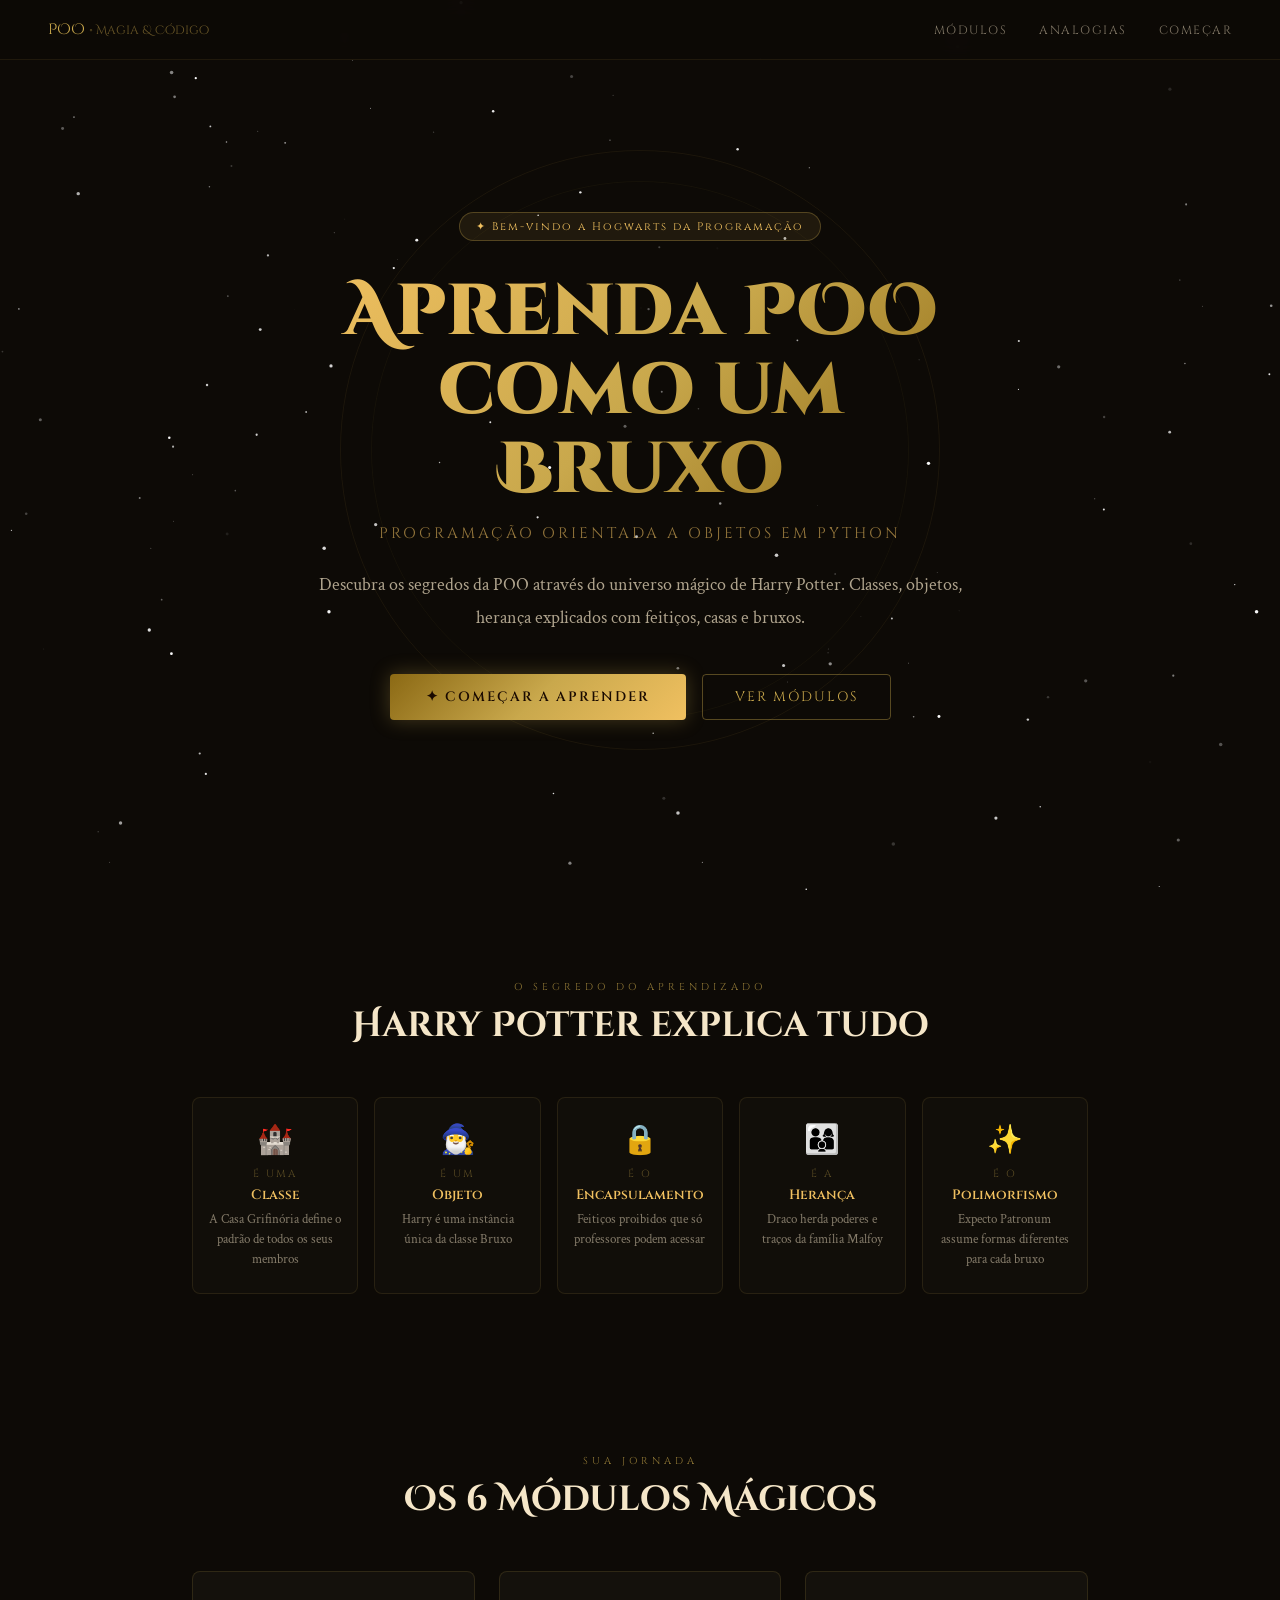
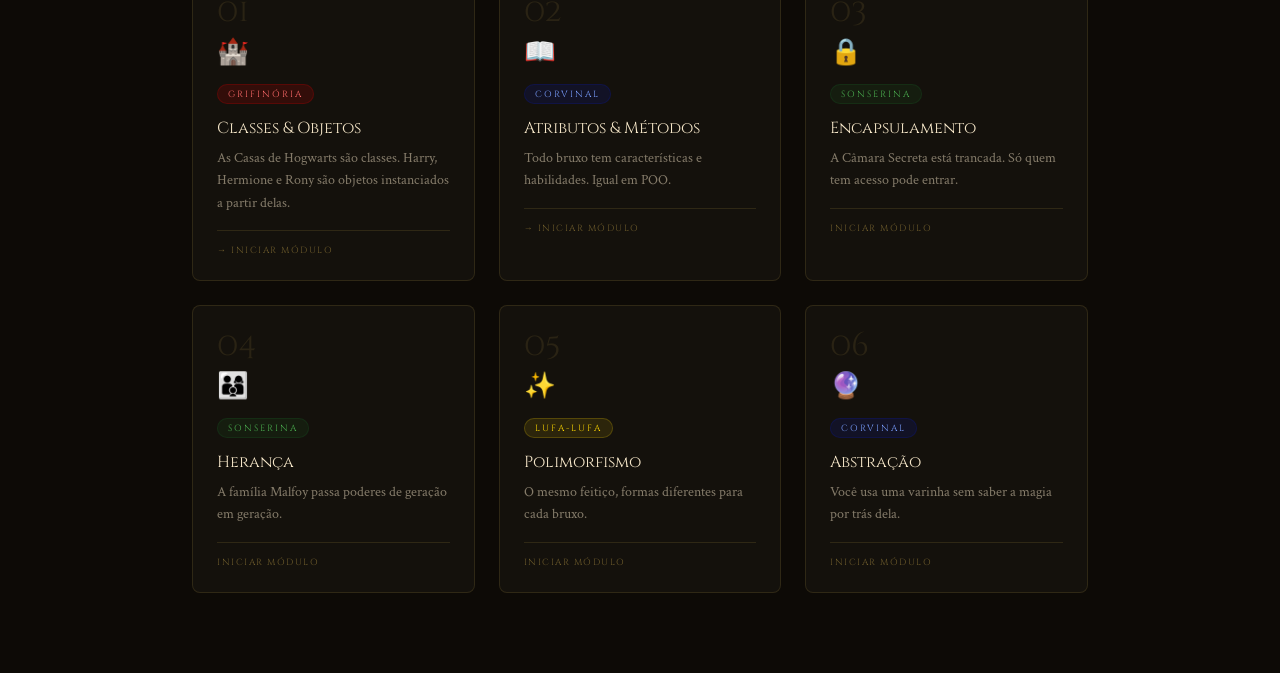
==== index.html @ d3e261fb "feat: projeto POO Hogwarts - 6 módulos completos" ====
<!DOCTYPE html>
<html lang="pt-BR">
<head>
  <meta charset="UTF-8">
  <meta name="viewport" content="width=device-width, initial-scale=1.0">
  <title>POO Hogwarts — Aprenda como um Bruxo</title>
  <link rel="stylesheet" href="css/style.css">
</head>
<body>

  <!-- NAVBAR -->
  <nav class="navbar">
    <div class="nav-logo">POO <span>• Magia & Código</span></div>
    <ul class="nav-links">
      <li><a href="#modulos">Módulos</a></li>
      <li><a href="#analogias">Analogias</a></li>
      <li><a href="modulos/modulo-1.html">Começar</a></li>
    </ul>
  </nav>

  <!-- HERO -->
  <section class="hero" id="hero">
    <div class="magic-circle"></div>
    <div class="hero-content">
      <div class="badge">✦ Bem-vindo a Hogwarts da Programação</div>
      <h1 class="hero-title">Aprenda POO<br>como um Bruxo</h1>
      <p class="hero-subtitle">Programação Orientada a Objetos em Python</p>
      <p class="hero-desc">
        Descubra os segredos da POO através do universo mágico de Harry Potter.
        Classes, objetos, herança explicados com feitiços, casas e bruxos.
      </p>
      <div class="cta-group">
        <a href="modulos/modulo-1.html" class="btn-primary">✦ Começar a Aprender</a>
        <a href="#modulos" class="btn-secondary">Ver Módulos</a>
      </div>
    </div>
  </section>

  <!-- ANALOGIAS -->
  <section class="analogias" id="analogias">
    <p class="section-label">O Segredo do Aprendizado</p>
    <h2 class="section-title">Harry Potter explica tudo</h2>
    <div class="analogy-grid">
      <div class="analogy-card">
        <div class="analogy-hp">🏰</div>
        <div class="analogy-equals">é uma</div>
        <div class="analogy-concept">Classe</div>
        <div class="analogy-text">A Casa Grifinória define o padrão de todos os seus membros</div>
      </div>
      <div class="analogy-card">
        <div class="analogy-hp">🧙‍♂️</div>
        <div class="analogy-equals">é um</div>
        <div class="analogy-concept">Objeto</div>
        <div class="analogy-text">Harry é uma instância única da classe Bruxo</div>
      </div>
      <div class="analogy-card">
        <div class="analogy-hp">🔒</div>
        <div class="analogy-equals">é o</div>
        <div class="analogy-concept">Encapsulamento</div>
        <div class="analogy-text">Feitiços proibidos que só professores podem acessar</div>
      </div>
      <div class="analogy-card">
        <div class="analogy-hp">👨‍👩‍👦</div>
        <div class="analogy-equals">é a</div>
        <div class="analogy-concept">Herança</div>
        <div class="analogy-text">Draco herda poderes e traços da família Malfoy</div>
      </div>
      <div class="analogy-card">
        <div class="analogy-hp">✨</div>
        <div class="analogy-equals">é o</div>
        <div class="analogy-concept">Polimorfismo</div>
        <div class="analogy-text">Expecto Patronum assume formas diferentes para cada bruxo</div>
      </div>
    </div>
  </section>

  <!-- MÓDULOS -->
  <section class="modulos-section" id="modulos">
    <p class="section-label">Sua jornada</p>
    <h2 class="section-title">Os 6 Módulos Mágicos</h2>
    <div class="modules-grid">
      <a href="modulos/modulo-1.html" class="module-card">
        <div class="module-number">01</div>
        <div class="module-icon">🏰</div>
        <span class="module-house house-gryffindor">Grifinória</span>
        <div class="module-title">Classes & Objetos</div>
        <div class="module-desc">As Casas de Hogwarts são classes. Harry, Hermione e Rony são objetos instanciados a partir delas.</div>
        <div class="module-tag">→ Iniciar módulo</div>
      </a>
     <a href="modulos/modulo-2.html" class="module-card">
        <div class="module-number">02</div>
        <div class="module-icon">📖</div>
        <span class="module-house house-ravenclaw">Corvinal</span>
        <div class="module-title">Atributos & Métodos</div>
        <div class="module-desc">Todo bruxo tem características e habilidades. Igual em POO.</div>
        <div class="module-tag">→ Iniciar módulo</div>
     </a>  
      <a href="modulos/modulo-3.html" class="module-card">
        <div class="module-number">03</div>
        <div class="module-icon">🔒</div>
        <span class="module-house house-slytherin">Sonserina</span>
        <div class="module-title">Encapsulamento</div>
        <div class="module-desc">A Câmara Secreta está trancada. Só quem tem acesso pode entrar.</div>
        <div class="module-tag">Iniciar módulo</div>
      </a>
      <a href="modulos/modulo-4.html" class="module-card">
        <div class="module-number">04</div>
        <div class="module-icon">👨‍👩‍👦</div>
        <span class="module-house house-slytherin">Sonserina</span>
        <div class="module-title">Herança</div>
        <div class="module-desc">A família Malfoy passa poderes de geração em geração.</div>
        <div class="module-tag">Iniciar módulo</div>
      </a>
      <a href="modulos/modulo-5.html" class="module-card">
        <div class="module-number">05</div>
        <div class="module-icon">✨</div>
        <span class="module-house house-hufflepuff">Lufa-Lufa</span>
        <div class="module-title">Polimorfismo</div>
        <div class="module-desc">O mesmo feitiço, formas diferentes para cada bruxo.</div>
        <div class="module-tag">Iniciar módulo</div>
      </a>
      <a href="modulos/modulo-6.html" class="module-card">
        <div class="module-number">06</div>
        <div class="module-icon">🔮</div>
        <span class="module-house house-ravenclaw">Corvinal</span>
        <div class="module-title">Abstração</div>
        <div class="module-desc">Você usa uma varinha sem saber a magia por trás dela.</div>
        <div class="module-tag">Iniciar módulo</div>
      </a>
    </div>
  </section>

  <script src="js/main.js"></script>
</body>
</html>
---- css/style.css ----
@import url('https://fonts.googleapis.com/css2?family=Cinzel+Decorative:wght@400;700;900&family=Cinzel:wght@400;500;600&family=Crimson+Text:ital,wght@0,400;0,600;1,400&display=swap');

* {
  margin: 0;
  padding: 0;
  box-sizing: border-box;
}

:root {
  --gold: #C9A84C;
  --gold-light: #F0C060;
  --gold-dark: #8B6914;
  --crimson: #8B0000;
  --parchment: #F5E6C8;
  --ink: #1A0A00;
  --bg: #0D0A06;
}

body {
  background: var(--bg);
  color: var(--parchment);
  font-family: 'Crimson Text', serif;
  overflow-x: hidden;
}
/* NAVBAR */
.navbar {
  position: fixed;
  top: 0; left: 0; right: 0;
  z-index: 100;
  display: flex;
  align-items: center;
  justify-content: space-between;
  padding: 1.2rem 3rem;
  background: rgba(13,10,6,0.85);
  backdrop-filter: blur(10px);
  border-bottom: 1px solid rgba(201,168,76,0.1);
}

.nav-logo {
  font-family: 'Cinzel Decorative', cursive;
  font-size: 0.95rem;
  color: var(--gold);
}

.nav-logo span {
  color: rgba(201,168,76,0.5);
  font-size: 0.75rem;
}

.nav-links {
  display: flex;
  gap: 2rem;
  list-style: none;
}

.nav-links a {
  font-family: 'Cinzel', serif;
  font-size: 0.75rem;
  letter-spacing: 1.5px;
  text-transform: uppercase;
  color: rgba(245,230,200,0.5);
  text-decoration: none;
  transition: color 0.2s;
}

.nav-links a:hover { color: var(--gold); }

/* HERO */
.hero {
  min-height: 100vh;
  display: flex;
  align-items: center;
  justify-content: center;
  text-align: center;
  padding: 6rem 2rem 4rem;
  position: relative;
  overflow: hidden;
}

.magic-circle {
  position: absolute;
  width: 600px; height: 600px;
  border-radius: 50%;
  border: 1px solid rgba(201,168,76,0.08);
  top: 50%; left: 50%;
  transform: translate(-50%, -50%);
  animation: rotate 30s linear infinite;
  pointer-events: none;
}

.magic-circle::before {
  content: '';
  position: absolute;
  inset: 30px;
  border-radius: 50%;
  border: 1px solid rgba(201,168,76,0.05);
  animation: rotate 20s linear infinite reverse;
}

@keyframes rotate {
  to { transform: translate(-50%, -50%) rotate(360deg); }
}

.hero-content {
  position: relative;
  z-index: 1;
  max-width: 680px;
}

.badge {
  display: inline-block;
  background: rgba(201,168,76,0.1);
  border: 1px solid rgba(201,168,76,0.3);
  color: var(--gold-light);
  padding: 6px 16px;
  border-radius: 20px;
  font-family: 'Cinzel', serif;
  font-size: 11px;
  letter-spacing: 2px;
  margin-bottom: 2rem;
}

.hero-title {
  font-family: 'Cinzel Decorative', cursive;
  font-size: clamp(2.5rem, 6vw, 4.5rem);
  font-weight: 900;
  line-height: 1.1;
  background: linear-gradient(135deg, var(--gold-light), var(--gold), var(--gold-dark));
  -webkit-background-clip: text;
  -webkit-text-fill-color: transparent;
  background-clip: text;
  margin-bottom: 0.8rem;
}

.hero-subtitle {
  font-family: 'Cinzel', serif;
  font-size: 0.95rem;
  color: rgba(240,192,96,0.6);
  letter-spacing: 3px;
  text-transform: uppercase;
  margin-bottom: 1.5rem;
}

.hero-desc {
  font-size: 1.15rem;
  line-height: 1.8;
  color: rgba(245,230,200,0.7);
  margin-bottom: 2.5rem;
}

.cta-group {
  display: flex;
  gap: 1rem;
  justify-content: center;
  flex-wrap: wrap;
}

.btn-primary {
  font-family: 'Cinzel', serif;
  font-size: 0.85rem;
  letter-spacing: 2px;
  text-transform: uppercase;
  padding: 14px 36px;
  background: linear-gradient(135deg, var(--gold-dark), var(--gold), var(--gold-light));
  color: var(--ink);
  border: none;
  border-radius: 4px;
  cursor: pointer;
  font-weight: 600;
  text-decoration: none;
  transition: transform 0.2s, box-shadow 0.2s;
  box-shadow: 0 0 20px rgba(201,168,76,0.3);
}

.btn-primary:hover {
  transform: translateY(-2px);
  box-shadow: 0 0 40px rgba(201,168,76,0.5);
}

.btn-secondary {
  font-family: 'Cinzel', serif;
  font-size: 0.85rem;
  letter-spacing: 2px;
  text-transform: uppercase;
  padding: 13px 32px;
  background: transparent;
  color: var(--gold);
  border: 1px solid rgba(201,168,76,0.4);
  border-radius: 4px;
  cursor: pointer;
  text-decoration: none;
  transition: all 0.2s;
}

.btn-secondary:hover {
  background: rgba(201,168,76,0.1);
  border-color: var(--gold);
}

/* SECTIONS GERAIS */
.analogias,
.modulos-section {
  padding: 5rem 2rem;
  max-width: 960px;
  margin: 0 auto;
}

.section-label {
  font-family: 'Cinzel', serif;
  font-size: 10px;
  letter-spacing: 4px;
  text-transform: uppercase;
  color: var(--gold);
  text-align: center;
  margin-bottom: 0.5rem;
  opacity: 0.7;
}

.section-title {
  font-family: 'Cinzel Decorative', cursive;
  font-size: clamp(1.4rem, 3vw, 2.2rem);
  text-align: center;
  color: var(--parchment);
  margin-bottom: 3rem;
}

/* ANALOGIAS */
.analogy-grid {
  display: grid;
  grid-template-columns: repeat(auto-fit, minmax(160px, 1fr));
  gap: 1rem;
}

.analogy-card {
  padding: 1.5rem 1rem;
  border-radius: 8px;
  background: rgba(245,230,200,0.02);
  border: 1px solid rgba(201,168,76,0.12);
  text-align: center;
  transition: all 0.3s;
}

.analogy-card:hover {
  background: rgba(201,168,76,0.05);
  border-color: rgba(201,168,76,0.3);
  transform: translateY(-3px);
}

.analogy-hp { font-size: 1.8rem; margin-bottom: 0.5rem; }

.analogy-equals {
  font-family: 'Cinzel', serif;
  font-size: 0.65rem;
  letter-spacing: 2px;
  color: rgba(201,168,76,0.4);
  text-transform: uppercase;
  margin: 0.3rem 0;
}

.analogy-concept {
  font-family: 'Cinzel', serif;
  font-size: 0.85rem;
  color: var(--gold-light);
  font-weight: 600;
  margin-bottom: 0.4rem;
}

.analogy-text {
  font-size: 0.82rem;
  color: rgba(245,230,200,0.5);
  line-height: 1.5;
}

/* MÓDULOS */
.modules-grid {
  display: grid;
  grid-template-columns: repeat(auto-fit, minmax(260px, 1fr));
  gap: 1.5rem;
}

.module-card {
  background: rgba(245,230,200,0.03);
  border: 1px solid rgba(201,168,76,0.15);
  border-radius: 8px;
  padding: 1.5rem;
  text-decoration: none;
  color: inherit;
  transition: all 0.3s;
  display: block;
}

.module-card:hover:not(.locked) {
  border-color: rgba(201,168,76,0.4);
  transform: translateY(-3px);
  background: rgba(201,168,76,0.05);
}

.module-card.locked {
  opacity: 0.5;
  cursor: not-allowed;
}

.module-number {
  font-family: 'Cinzel Decorative', cursive;
  font-size: 2rem;
  color: rgba(201,168,76,0.12);
  line-height: 1;
  margin-bottom: 0.5rem;
}

.module-icon { font-size: 1.6rem; margin-bottom: 0.8rem; }

.module-house {
  display: inline-block;
  font-family: 'Cinzel', serif;
  font-size: 9px;
  letter-spacing: 2px;
  padding: 3px 10px;
  border-radius: 20px;
  text-transform: uppercase;
  margin-bottom: 0.8rem;
}

.house-gryffindor { background: rgba(174,0,1,0.2); color: #FF6B6B; border: 1px solid rgba(174,0,1,0.3); }
.house-ravenclaw  { background: rgba(14,26,144,0.2); color: #7B9FFF; border: 1px solid rgba(14,26,144,0.3); }
.house-slytherin  { background: rgba(26,83,34,0.2); color: #4CAF50; border: 1px solid rgba(26,83,34,0.3); }
.house-hufflepuff { background: rgba(255,214,0,0.1); color: #FFD700; border: 1px solid rgba(255,214,0,0.2); }

.module-title {
  font-family: 'Cinzel', serif;
  font-size: 1rem;
  color: var(--parchment);
  margin-bottom: 0.5rem;
}

.module-desc {
  font-size: 0.88rem;
  color: rgba(245,230,200,0.5);
  line-height: 1.6;
}

.module-tag {
  display: block;
  margin-top: 1rem;
  font-family: 'Cinzel', serif;
  font-size: 9px;
  letter-spacing: 1.5px;
  color: rgba(201,168,76,0.5);
  text-transform: uppercase;
  border-top: 1px solid rgba(201,168,76,0.15);
  padding-top: 0.8rem;
}

/* NAVBAR DO MÓDULO */
.nav-progresso {
  display: flex;
  flex-direction: column;
  align-items: flex-end;
  gap: 4px;
}

.modulo-atual {
  font-family: 'Cinzel', serif;
  font-size: 10px;
  letter-spacing: 2px;
  color: rgba(201,168,76,0.6);
  text-transform: uppercase;
}

.barra-progresso {
  width: 120px;
  height: 3px;
  background: rgba(201,168,76,0.15);
  border-radius: 10px;
  overflow: hidden;
}

.barra-fill {
  height: 100%;
  background: linear-gradient(to right, var(--gold-dark), var(--gold-light));
  border-radius: 10px;
  transition: width 0.5s ease;
}

/* HEADER DO MÓDULO */
.modulo-container {
  max-width: 760px;
  margin: 0 auto;
  padding: 7rem 2rem 5rem;
}

.modulo-header {
  text-align: center;
  margin-bottom: 4rem;
}

.modulo-titulo {
  font-family: 'Cinzel Decorative', cursive;
  font-size: clamp(2rem, 5vw, 3rem);
  background: linear-gradient(135deg, var(--gold-light), var(--gold));
  -webkit-background-clip: text;
  -webkit-text-fill-color: transparent;
  background-clip: text;
  margin: 1rem 0 0.5rem;
}

.modulo-subtitulo {
  font-family: 'Cinzel', serif;
  font-size: 0.9rem;
  letter-spacing: 3px;
  color: rgba(245,230,200,0.4);
  text-transform: uppercase;
}

/* BLOCOS DE CONTEÚDO */
.bloco {
  margin-bottom: 3rem;
  animation: fadeInUp 0.6s ease both;
}

@keyframes fadeInUp {
  from { opacity: 0; transform: translateY(20px); }
  to   { opacity: 1; transform: translateY(0); }
}

.bloco-titulo {
  font-family: 'Cinzel', serif;
  font-size: 1.1rem;
  color: var(--gold-light);
  margin-bottom: 1rem;
  display: flex;
  align-items: center;
  gap: 0.6rem;
}

.bloco-texto {
  font-size: 1.1rem;
  line-height: 1.9;
  color: rgba(245,230,200,0.8);
}

.bloco-texto em {
  color: var(--gold-light);
  font-style: italic;
}

.bloco-texto strong {
  color: var(--parchment);
}

/* CITAÇÃO MÁGICA */
.citacao {
  border-left: 2px solid var(--gold);
  padding: 1.2rem 1.5rem;
  background: rgba(201,168,76,0.05);
  border-radius: 0 8px 8px 0;
  margin: 2rem 0;
  font-size: 1.05rem;
  color: rgba(245,230,200,0.75);
  line-height: 1.8;
  font-style: italic;
}

/* BLOCO DE CÓDIGO */
.codigo-bloco {
  background: rgba(0,0,0,0.5);
  border: 1px solid rgba(201,168,76,0.15);
  border-radius: 8px;
  overflow: hidden;
  margin: 2rem 0;
}

.codigo-header {
  display: flex;
  align-items: center;
  justify-content: space-between;
  padding: 0.7rem 1.2rem;
  background: rgba(201,168,76,0.07);
  border-bottom: 1px solid rgba(201,168,76,0.1);
}

.codigo-lang {
  font-family: 'Cinzel', serif;
  font-size: 9px;
  letter-spacing: 2px;
  color: var(--gold);
  text-transform: uppercase;
}

.codigo-dots {
  display: flex;
  gap: 5px;
}

.codigo-dots span {
  width: 8px; height: 8px;
  border-radius: 50%;
  background: rgba(201,168,76,0.2);
}

pre {
  padding: 1.5rem;
  overflow-x: auto;
  font-family: 'Courier New', monospace;
  font-size: 0.9rem;
  line-height: 1.8;
  color: #e0e0e0;
  margin: 0;
}

.comment { color: #6A9955; }
.keyword { color: #C586C0; }
.string  { color: #CE9178; }
.func    { color: #DCDCAA; }
.self    { color: #9CDCFE; }

/* ATIVIDADE */
.atividade-section {
  margin-top: 4rem;
  padding: 2.5rem;
  border: 1px solid rgba(201,168,76,0.2);
  border-radius: 12px;
  background: rgba(201,168,76,0.03);
}

.atividade-badge {
  display: inline-block;
  font-family: 'Cinzel', serif;
  font-size: 9px;
  letter-spacing: 3px;
  text-transform: uppercase;
  color: var(--gold);
  border: 1px solid rgba(201,168,76,0.3);
  padding: 4px 12px;
  border-radius: 20px;
  margin-bottom: 1rem;
}

.atividade-titulo {
  font-family: 'Cinzel Decorative', cursive;
  font-size: 1.4rem;
  color: var(--parchment);
  margin-bottom: 0.8rem;
}

.atividade-desc {
  font-size: 1.05rem;
  line-height: 1.8;
  color: rgba(245,230,200,0.7);
  margin-bottom: 1.5rem;
}

.atividade-lista {
  list-style: none;
  display: flex;
  flex-direction: column;
  gap: 0.6rem;
  margin-bottom: 2rem;
}

.atividade-lista li {
  display: flex;
  align-items: flex-start;
  gap: 0.8rem;
  font-size: 1rem;
  color: rgba(245,230,200,0.75);
  line-height: 1.6;
}

.atividade-lista li::before {
  content: '⚡';
  flex-shrink: 0;
  margin-top: 2px;
}

.nav-modulos {
  display: flex;
  justify-content: space-between;
  align-items: center;
  margin-top: 4rem;
  padding-top: 2rem;
  border-top: 1px solid rgba(201,168,76,0.1);
}

.btn-nav {
  font-family: 'Cinzel', serif;
  font-size: 0.8rem;
  letter-spacing: 1.5px;
  text-transform: uppercase;
  padding: 10px 24px;
  border: 1px solid rgba(201,168,76,0.3);
  color: var(--gold);
  background: transparent;
  border-radius: 4px;
  text-decoration: none;
  transition: all 0.2s;
}

.btn-nav:hover {
  background: rgba(201,168,76,0.1);
}

.btn-nav.proximo {
  background: linear-gradient(135deg, var(--gold-dark), var(--gold));
  color: var(--ink);
  border: none;
  font-weight: 600;
}

.btn-nav.proximo:hover {
  box-shadow: 0 0 20px rgba(201,168,76,0.4);
}
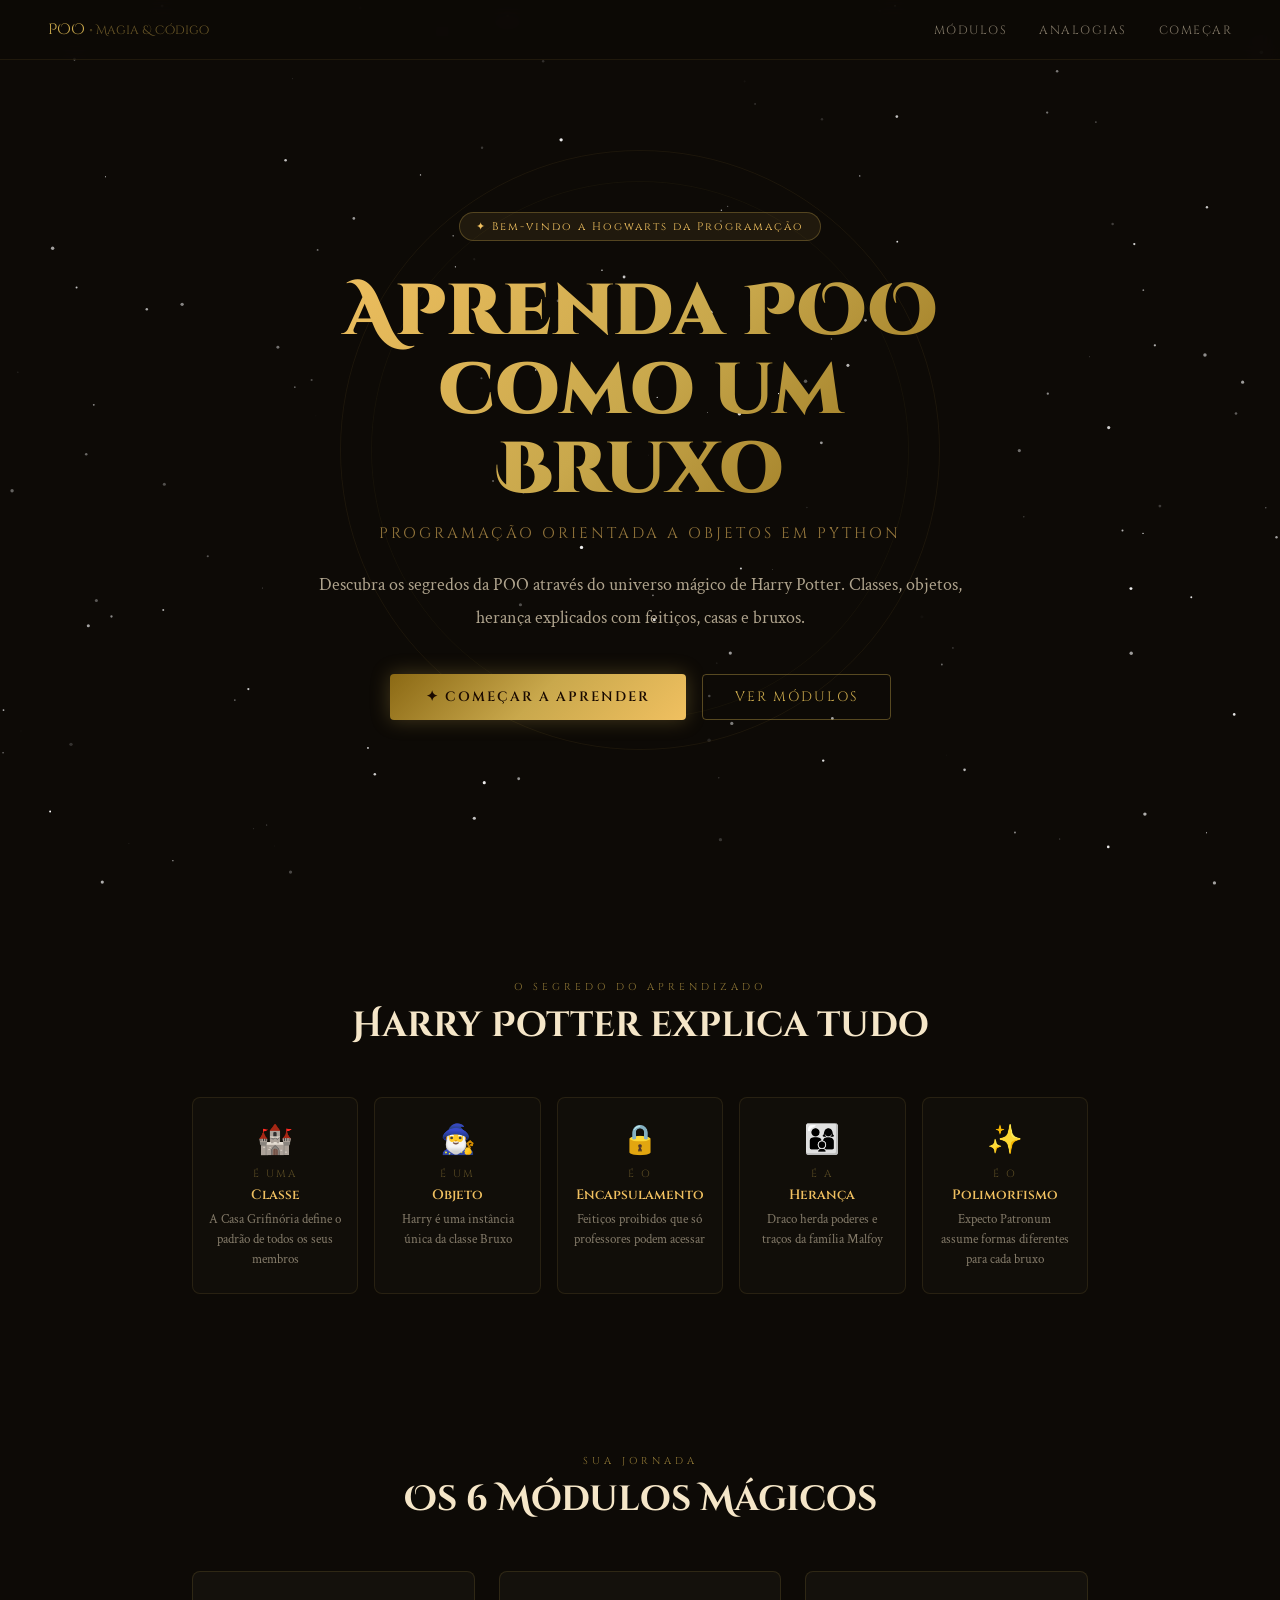
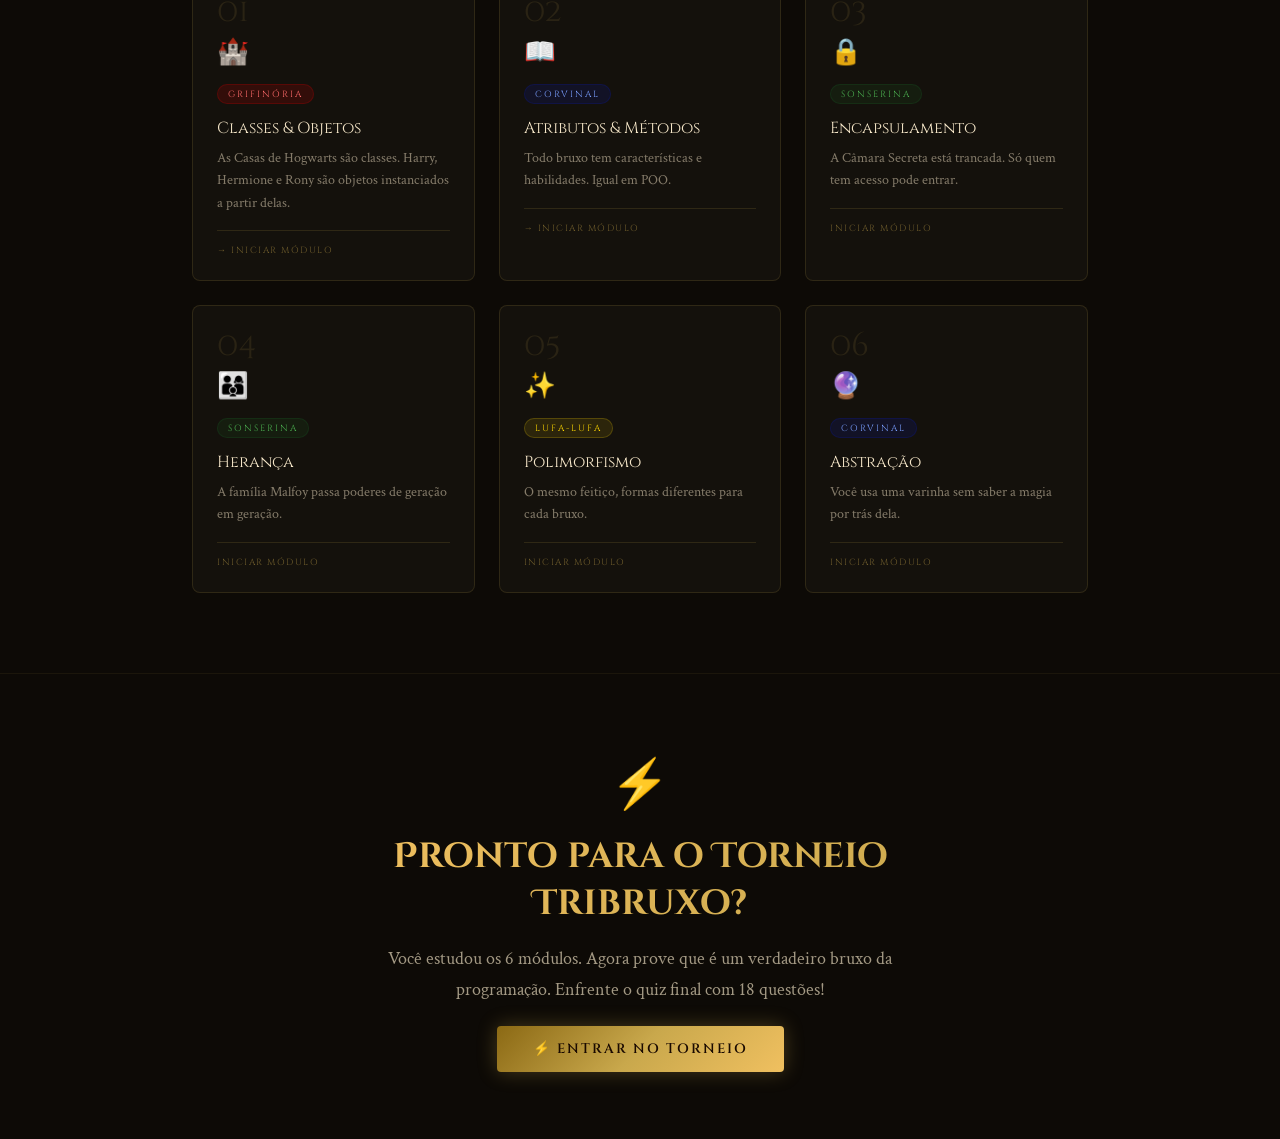
==== commit bfb72155: "feat: quiz final - Torneio Tribruxo com 2 tentativas" ====
--- a/index.html
+++ b/index.html
@@ -129,6 +129,19 @@
       </a>
     </div>
   </section>
+ 
+  <!-- QUIZ FINAL -->
+<section class="quiz-cta">
+  <div class="quiz-cta-inner">
+    <div class="quiz-cta-icon">⚡</div>
+    <h2 class="quiz-cta-titulo">Pronto para o Torneio Tribruxo?</h2>
+    <p class="quiz-cta-desc">
+      Você estudou os 6 módulos. Agora prove que é um verdadeiro
+      bruxo da programação. Enfrente o quiz final com 18 questões!
+    </p>
+    <a href="quiz.html" class="btn-primary">⚡ Entrar no Torneio</a>
+  </div>
+</section> 
 
   <script src="js/main.js"></script>
 </body>
--- a/css/style.css
+++ b/css/style.css
@@ -609,4 +609,38 @@
 
 .btn-nav.proximo:hover {
   box-shadow: 0 0 20px rgba(201,168,76,0.4);
+}
+/* QUIZ CTA */
+.quiz-cta {
+  padding: 5rem 2rem;
+  text-align: center;
+  border-top: 1px solid rgba(201,168,76,0.08);
+}
+
+.quiz-cta-inner {
+  max-width: 600px;
+  margin: 0 auto;
+}
+
+.quiz-cta-icon {
+  font-size: 3rem;
+  margin-bottom: 1rem;
+  animation: float 3s ease-in-out infinite;
+}
+
+.quiz-cta-titulo {
+  font-family: 'Cinzel Decorative', cursive;
+  font-size: clamp(1.5rem, 3vw, 2.2rem);
+  background: linear-gradient(135deg, var(--gold-light), var(--gold));
+  -webkit-background-clip: text;
+  -webkit-text-fill-color: transparent;
+  background-clip: text;
+  margin-bottom: 1rem;
+}
+
+.quiz-cta-desc {
+  font-size: 1.1rem;
+  line-height: 1.8;
+  color: rgba(245,230,200,0.65);
+  margin-bottom: 2rem;
 }
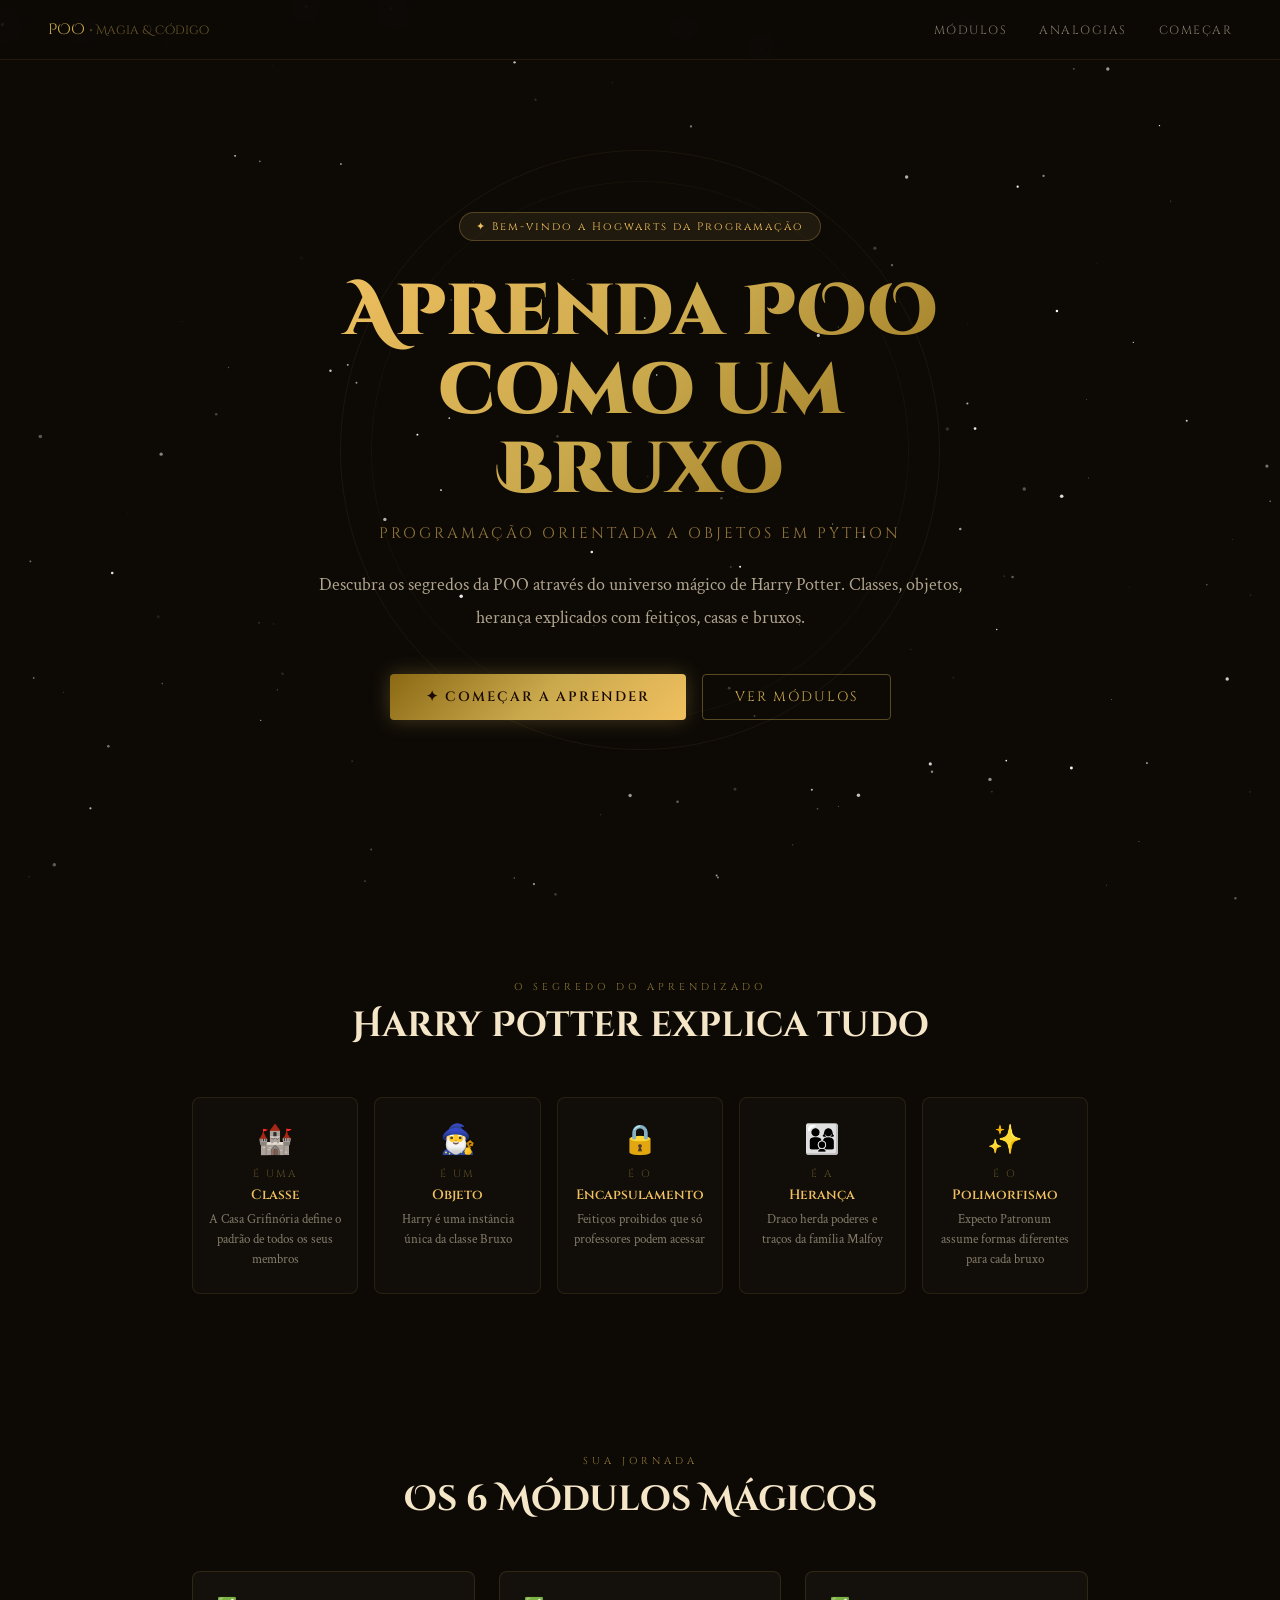
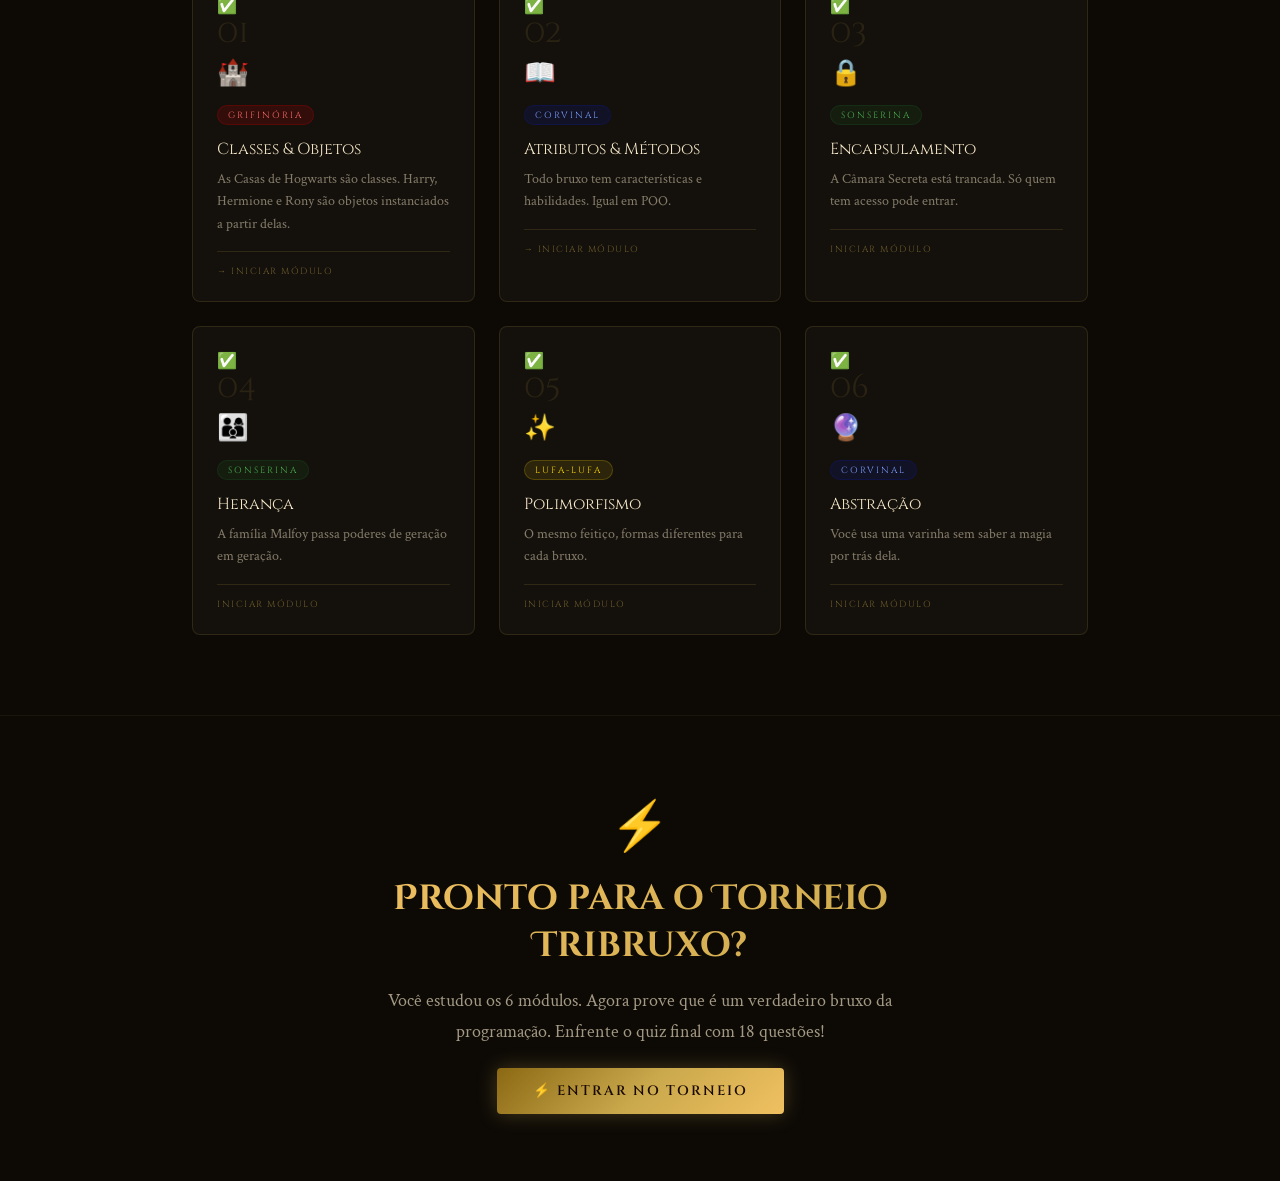
==== commit f57150ec: "feat: sistema de progresso com localStorage" ====
--- a/index.html
+++ b/index.html
@@ -79,7 +79,8 @@
     <p class="section-label">Sua jornada</p>
     <h2 class="section-title">Os 6 Módulos Mágicos</h2>
     <div class="modules-grid">
-      <a href="modulos/modulo-1.html" class="module-card">
+     <a href="modulos/modulo-1.html" class="module-card" data-modulo="modulo-1">
+        <div class="selo-concluido">✅</div>
         <div class="module-number">01</div>
         <div class="module-icon">🏰</div>
         <span class="module-house house-gryffindor">Grifinória</span>
@@ -87,15 +88,18 @@
         <div class="module-desc">As Casas de Hogwarts são classes. Harry, Hermione e Rony são objetos instanciados a partir delas.</div>
         <div class="module-tag">→ Iniciar módulo</div>
       </a>
-     <a href="modulos/modulo-2.html" class="module-card">
+     <a href="modulos/modulo-2.html" class="module-card" data-modulo="modulo-2">
+        <div class="selo-concluido">✅</div>
         <div class="module-number">02</div>
         <div class="module-icon">📖</div>
         <span class="module-house house-ravenclaw">Corvinal</span>
         <div class="module-title">Atributos & Métodos</div>
         <div class="module-desc">Todo bruxo tem características e habilidades. Igual em POO.</div>
         <div class="module-tag">→ Iniciar módulo</div>
+ 
      </a>  
-      <a href="modulos/modulo-3.html" class="module-card">
+      <a href="modulos/modulo-3.html" class="module-card" data-modulo="modulo-3">
+        <div class="selo-concluido">✅</div>
         <div class="module-number">03</div>
         <div class="module-icon">🔒</div>
         <span class="module-house house-slytherin">Sonserina</span>
@@ -103,7 +107,8 @@
         <div class="module-desc">A Câmara Secreta está trancada. Só quem tem acesso pode entrar.</div>
         <div class="module-tag">Iniciar módulo</div>
       </a>
-      <a href="modulos/modulo-4.html" class="module-card">
+      <a href="modulos/modulo-4.html" class="module-card" data-modulo="modulo-4">
+        <div class="selo-concluido">✅</div>
         <div class="module-number">04</div>
         <div class="module-icon">👨‍👩‍👦</div>
         <span class="module-house house-slytherin">Sonserina</span>
@@ -111,7 +116,8 @@
         <div class="module-desc">A família Malfoy passa poderes de geração em geração.</div>
         <div class="module-tag">Iniciar módulo</div>
       </a>
-      <a href="modulos/modulo-5.html" class="module-card">
+     <a href="modulos/modulo-5.html" class="module-card" data-modulo="modulo-5">
+        <div class="selo-concluido">✅</div>
         <div class="module-number">05</div>
         <div class="module-icon">✨</div>
         <span class="module-house house-hufflepuff">Lufa-Lufa</span>
@@ -119,7 +125,8 @@
         <div class="module-desc">O mesmo feitiço, formas diferentes para cada bruxo.</div>
         <div class="module-tag">Iniciar módulo</div>
       </a>
-      <a href="modulos/modulo-6.html" class="module-card">
+      <a href="modulos/modulo-6.html" class="module-card" data-modulo="modulo-6">
+        <div class="selo-concluido">✅</div>
         <div class="module-number">06</div>
         <div class="module-icon">🔮</div>
         <span class="module-house house-ravenclaw">Corvinal</span>
